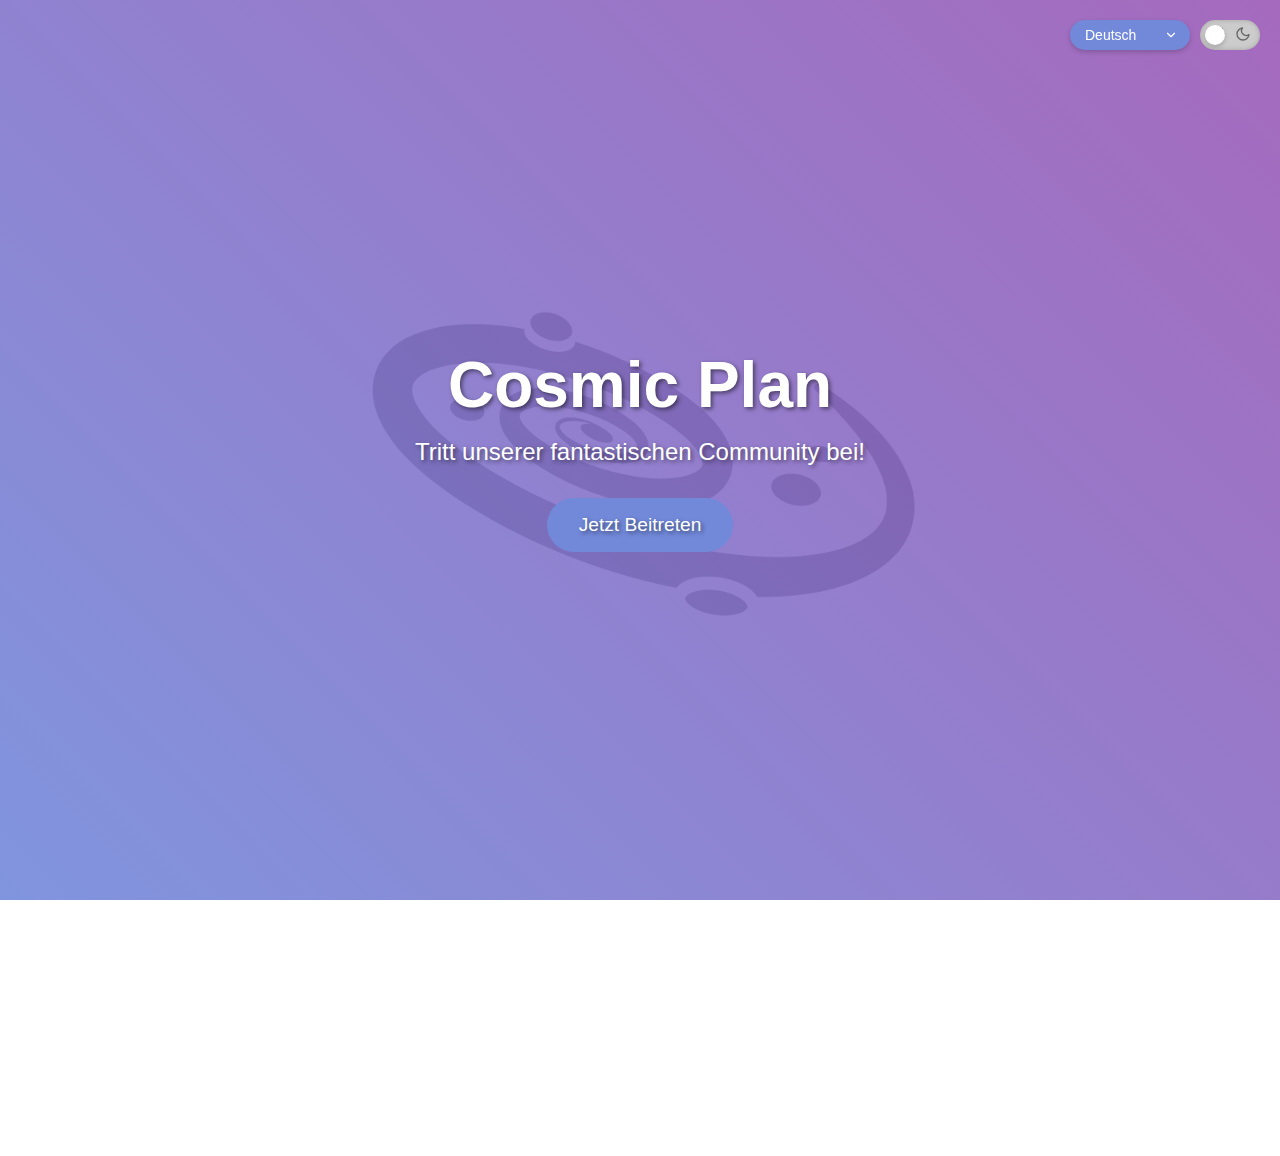
==== index.html @ 1a7002f3 "hallo" ====
<!DOCTYPE html>
<html lang="de">
<head>
    <meta charset="UTF-8">
    <meta name="viewport" content="width=device-width, initial-scale=1.0">
    <title>Cosmic Plan</title>
    <style>
        :root {
            --background: #ffffff;
            --text: #333333;
            --accent: #7289da;
            transition: all 0.3s ease;
        }

        [data-theme="dark"] {
            --background: #1a1a1a;
            --text: #ffffff;
            --accent: #5865f2;
        }

        * {
            margin: 0;
            padding: 0;
            box-sizing: border-box;
        }

        body {
            font-family: 'Segoe UI', sans-serif;
            background-color: var(--background);
            color: var(--text);
            transition: background-color 0.3s ease;
        }

        .theme-switch {
            position: fixed;
            top: 20px;
            right: 20px;
            width: 60px;
            height: 30px;
            border-radius: 15px;
            background-color: #ccc;
            cursor: pointer;
            display: flex;
            justify-content: space-between;
            align-items: center;
            padding: 5px;
            transition: all 0.3s ease;
            box-shadow: inset 0 0 5px rgba(0,0,0,0.2);
            z-index: 1000;
        }

        .switch-handle {
            position: absolute;
            left: 5px;
            width: 20px;
            height: 20px;
            background-color: white;
            border-radius: 50%;
            transition: transform 0.3s ease;
            box-shadow: 0 2px 5px rgba(0,0,0,0.2);
            z-index: 2;
        }

        .theme-switch .sun,
        .theme-switch .moon {
            z-index: 1;
            position: relative;
        }

        .theme-switch .sun {
            padding-top: 1px;
            margin-left: 4px;
            color: #333;
        }

        .theme-switch .moon {
            margin-right: 4px;
            color: #666;
        }

        [data-theme="dark"] .switch-handle {
            transform: translateX(30px);
        }

        [data-theme="dark"] .theme-switch {
            background-color: var(--accent);
        }

        [data-theme="dark"] .theme-switch .sun,
        [data-theme="dark"] .theme-switch .moon {
            color: #fff;
        }

        .theme-switch svg {
            margin-top: 1px;
            width: 16px;
            height: 16px;
            stroke: currentColor;
            stroke-width: 2;
            stroke-linecap: round;
            stroke-linejoin: round;
            fill: none;
        }

        .hero {
            height: 100vh;
            display: flex;
            align-items: center;
            justify-content: center;
            flex-direction: column;
            text-align: center;
            padding: 2rem;
            position: relative;
            overflow: hidden;
            background: none;
        }

        .hero::before {
            content: '';
            position: absolute;
            top: 0;
            left: 0;
            right: 0;
            bottom: 0;
            background: linear-gradient(45deg, var(--accent), #9b59b6);
            clip-path: polygon(0 0, 100% 0, 100% 100%, 0 100%);
            z-index: 1;
            opacity: 0.9;
        }

        .hero .logo {
            position: absolute;
            top: 50%;
            left: 50%;
            transform: translate(-50%, -50%);
            width: 600px;
            height: auto;
            object-fit: contain;
            z-index: 0;
            animation: zoomIn 1.5s ease;
        }

        .hero h1,
        .hero p,
        .hero .join-button {
            position: relative;
            z-index: 2;
            color: white;
            text-shadow: 2px 2px 4px rgba(0, 0, 0, 0.5);
        }

        .hero h1 {
            font-size: 4rem;
            margin-bottom: 1rem;
            animation: fadeInUp 1s ease;
        }

        .hero p {
            font-size: 1.5rem;
            margin-bottom: 2rem;
            animation: fadeInUp 1s ease 0.3s backwards;
        }

        .join-button {
            padding: 1rem 2rem;
            font-size: 1.2rem;
            background-color: var(--accent);
            color: white;
            border: none;
            border-radius: 30px;
            cursor: pointer;
            transition: transform 0.3s ease;
            animation: fadeInUp 1s ease 0.6s backwards;
        }

        .join-button:hover {
            transform: scale(1.1);
        }

        @keyframes fadeInUp {
            from {
                opacity: 0;
                transform: translateY(30px);
            }
            to {
                opacity: 1;
                transform: translateY(0);
            }
        }

        .features {
            padding: 4rem 2rem;
            display: grid;
            grid-template-columns: repeat(auto-fit, minmax(300px, 1fr));
            gap: 2rem;
            max-width: 1200px;
            margin: 0 auto;
        }

        .feature-card {
            text-decoration: none;
            color:white!important;
            padding: 2rem;
            border-radius: 15px;
            background-color: rgba(255, 255, 255, 0.1);
            backdrop-filter: blur(10px);
            transition: transform 0.3s ease;
        }

        .feature-card:hover {
            transform: translateY(-10px);
        }

        /* Logo im Light-Mode invertieren */
        :root:not([data-theme="dark"]) .hero .logo {
            filter: invert(0.8);
        }

        @keyframes zoomIn {
            from {
                opacity: 0;
                transform: translate(-50%, -50%) scale(0.5);
            }
            to {
                opacity: 1;
                transform: translate(-50%, -50%) scale(1);
            }
        }

        .language-selector {
            position: fixed !important;
            top: 20px !important;
            right: 90px !important;
            z-index: 1000 !important;
            width: 120px !important;
        }

        .language-selector select {
            width: 100% !important;
            padding: 8px 35px 8px 15px !important;
            font-size: 14px !important;
            border: none !important;
            border-radius: 30px !important;
            background-color: var(--accent) !important;
            color: white !important;
            cursor: pointer !important;
            appearance: none !important;
            -webkit-appearance: none !important;
            -moz-appearance: none !important;
            box-shadow: 0 2px 5px rgba(0,0,0,0.2) !important;
            transition: all 0.3s ease !important;
            height: 30px !important;
            line-height: 1 !important;
            position: relative !important;
            outline: none !important;
        }

        /* Styling für das geöffnete Dropdown */
        .language-selector.active select {
            border-radius: 15px !important;
        }

        /* Styling für die Dropdown-Optionen */
        .language-selector select option {
            background-color: var(--accent) !important;
            color: white !important;
            padding: 15px !important;
            font-size: 14px !important;
            cursor: pointer !important;
            border-radius: 15px !important;
        }

        /* Container für die Optionen */
        .language-selector select optgroup {
            background-color: var(--accent) !important;
            border-radius: 15px !important;
            margin-top: 5px !important;
        }

        /* Hover-Effekt für die Optionen */
        .language-selector select option:hover {
            background-color: rgba(255, 255, 255, 0.1) !important;
        }

        /* Ausgewählte Option */
        .language-selector select option:checked {
            background-color: rgba(255, 255, 255, 0.2) !important;
        }

        .language-selector::after {
            content: '' !important;
            position: absolute !important;
            right: 12px !important;
            top: 50% !important;
            width: 14px !important;
            height: 14px !important;
            background-image: url("data:image/svg+xml;charset=UTF-8,%3csvg xmlns='http://www.w3.org/2000/svg' viewBox='0 0 24 24' fill='none' stroke='white' stroke-width='2' stroke-linecap='round' stroke-linejoin='round'%3e%3cpolyline points='6 9 12 15 18 9'%3e%3c/polyline%3e%3c/svg%3e") !important;
            background-repeat: no-repeat !important;
            background-size: contain !important;
            transform: translateY(-50%) !important;
            transition: transform 0.3s ease !important;
            pointer-events: none !important;
        }

        .language-selector select:focus {
            outline: none !important;
            box-shadow: 0 4px 15px rgba(0,0,0,0.2) !important;
        }

        .language-selector select:focus + .language-selector::after,
        .language-selector:focus-within::after {
            transform: translateY(-50%) rotate(180deg) !important;
        }

        .language-selector select option {
            background-color: var(--accent) !important;
            color: white !important;
            padding: 15px !important;
            font-size: 14px !important;
            cursor: pointer !important;
            border-radius: 15px !important;
        }

        .language-selector select option:hover {
            background-color: rgba(255, 255, 255, 0.1) !important;
        }

        .language-selector select option:checked {
            background-color: rgba(255, 255, 255, 0.2) !important;
        }

        .language-options {
            position: absolute !important;
            top: 100% !important;
            left: 0 !important;
            right: 0 !important;
            background-color: #1a1a1a !important;
            border-radius: 15px !important;
            margin-top: 10px !important;
            padding: 8px 0 !important;
            box-shadow: 0 4px 15px rgba(0,0,0,0.2) !important;
            opacity: 0 !important;
            visibility: hidden !important;
            transform: translateY(-10px) !important;
            transition: all 0.3s ease !important;
        }

        .language-option {
            padding: 8px 15px !important;
            color: white !important;
            cursor: pointer !important;
            transition: all 0.3s ease !important;
            opacity: 0 !important;
            transform: translateY(-10px) !important;
        }

        .language-option:hover {
            background-color: var(--accent) !important;
        }

        .language-selector.active .language-options {
            opacity: 1 !important;
            visibility: visible !important;
            transform: translateY(0) !important;
        }

        .language-selector.active .selected-language::after {
            transform: translateY(-50%) rotate(180deg) !important;
        }

        .language-selector.active .language-option {
            animation: slideIn 0.3s ease forwards !important;
        }

        @keyframes slideIn {
            to {
                opacity: 1 !important;
                transform: translateY(0) !important;
            }
        }
    </style>
</head>
<body>
    <div class="galaxy-background">
        <div class="stars"></div>
        <div class="galaxy"></div>
        <div class="nebula"></div>
    </div>

    <div class="language-selector">
        <select id="languageSelect" onchange="changeLanguage(this.value)">
            <option value="de">Deutsch</option>
            <option value="en">English</option>
            <option value="es">Español</option>
            <option value="fr">Français</option>
            <option value="it">Italiano</option>
            <option value="nl">Nederlands</option>
            <option value="pl">Polski</option>
            <option value="pt">Português</option>
            <option value="ru">Русский</option>
            <option value="tr">Türkçe</option>
        </select>
    </div>

    <section class="hero">
        <img src="Cosmic Plan Logo.png" alt="Cosmic Plan Logo" class="logo">
        <h1>Cosmic Plan</h1>
        <p>Tritt unserer fantastischen Community bei!</p>
        <button class="join-button" onclick="window.location.href='https://discord.gg/jFa5u3W8k2'">Jetzt Beitreten</button>
    </section>

    <section class="features">
        <a href="community.html" class="feature-card">
            <div>
                <h2>Aktive Community</h2>
                <p>Werde Teil einer lebendigen und freundlichen Community!</p>
            </div>
        </a>
        <a href="events.html" class="feature-card">
            <div>
                <h2>Events</h2>
                <p>Regelmäßige Events und Aktivitäten für alle Mitglieder.</p>
            </div>
        </a>
        <a href="gaming.html" class="feature-card">
            <div>
                <h2>Gaming</h2>
                <p>Finde Mitspieler für deine Lieblingsspiele.</p>
            </div>
        </a>
    </section>
    <div class="theme-switch" onclick="toggleTheme()">
        <div class="sun">
            <svg xmlns="http://www.w3.org/2000/svg" viewBox="0 0 24 24">
                <circle cx="12" cy="12" r="5"/>
                <line x1="12" y1="1" x2="12" y2="3"/>
                <line x1="12" y1="21" x2="12" y2="23"/>
                <line x1="4.22" y1="4.22" x2="5.64" y2="5.64"/>
                <line x1="18.36" y1="18.36" x2="19.78" y2="19.78"/>
                <line x1="1" y1="12" x2="3" y2="12"/>
                <line x1="21" y1="12" x2="23" y2="12"/>
                <line x1="4.22" y1="19.78" x2="5.64" y2="18.36"/>
                <line x1="18.36" y1="5.64" x2="19.78" y2="4.22"/>
            </svg>
        </div>
        <div class="switch-handle"></div>
        <div class="moon">
            <svg xmlns="http://www.w3.org/2000/svg" viewBox="0 0 24 24">
                <path d="M21 12.79A9 9 0 1 1 11.21 3 7 7 0 0 0 21 12.79z"/>
            </svg>
        </div>
    </div>
    <script>
        // Beim Laden der Seite den gespeicherten Theme-Modus wiederherstellen
        document.addEventListener('DOMContentLoaded', function() {
            const savedTheme = localStorage.getItem('theme');
            if (savedTheme === 'dark') {
                document.documentElement.setAttribute('data-theme', 'dark');
            }
        });

        function toggleTheme() {
            const body = document.documentElement;
            
            if (body.getAttribute('data-theme') === 'dark') {
                body.removeAttribute('data-theme');
                localStorage.setItem('theme', 'light');
            } else {
                body.setAttribute('data-theme', 'dark');
                localStorage.setItem('theme', 'dark');
            }
        }
    </script>
    <script>
        function changeLanguage(lang) {
            const translations = {
                de: {
                    title: "Cosmic Plan",
                    subtitle: "Tritt unserer fantastischen Community bei!",
                    joinButton: "Jetzt Beitreten",
                    feature1Title: "Aktive Community",
                    feature1Text: "Werde Teil einer lebendigen und freundlichen Community!",
                    feature2Title: "Events",
                    feature2Text: "Regelmäßige Events und Aktivitäten für alle Mitglieder.",
                    feature3Title: "Gaming",
                    feature3Text: "Finde Mitspieler für deine Lieblingsspiele."
                },
                en: {
                    title: "Cosmic Plan",
                    subtitle: "Join our fantastic community!",
                    joinButton: "Join Now",
                    feature1Title: "Active Community",
                    feature1Text: "Become part of a vibrant and friendly community!",
                    feature2Title: "Events",
                    feature2Text: "Regular events and activities for all members.",
                    feature3Title: "Gaming",
                    feature3Text: "Find players for your favorite games."
                },
                es: {
                    title: "Cosmic Plan",
                    subtitle: "¡Únete a nuestra fantástica comunidad!",
                    joinButton: "Únete Ahora",
                    feature1Title: "Comunidad Activa",
                    feature1Text: "¡Sé parte de una comunidad vibrante y amigable!",
                    feature2Title: "Eventos",
                    feature2Text: "Eventos y actividades regulares para todos los miembros.",
                    feature3Title: "Juegos",
                    feature3Text: "Encuentra jugadores para tus juegos favoritos."
                },
                fr: {
                    title: "Cosmic Plan",
                    subtitle: "Rejoignez notre fantastique communauté !",
                    joinButton: "Rejoindre",
                    feature1Title: "Communauté Active",
                    feature1Text: "Faites partie d'une communauté dynamique et amicale !",
                    feature2Title: "Événements",
                    feature2Text: "Événements et activités réguliers pour tous les membres.",
                    feature3Title: "Jeux",
                    feature3Text: "Trouvez des joueurs pour vos jeux préférés."
                },
                it: {
                    title: "Cosmic Plan",
                    subtitle: "Unisciti alla nostra fantastica community!",
                    joinButton: "Unisciti Ora",
                    feature1Title: "Community Attiva",
                    feature1Text: "Diventa parte di una community vivace e amichevole!",
                    feature2Title: "Eventi",
                    feature2Text: "Eventi e attività regolari per tutti i membri.",
                    feature3Title: "Giochi",
                    feature3Text: "Trova giocatori per i tuoi giochi preferiti."
                },
                nl: {
                    title: "Cosmic Plan",
                    subtitle: "Word lid van onze fantastische community!",
                    joinButton: "Nu Lid Worden",
                    feature1Title: "Actieve Community",
                    feature1Text: "Word deel van een levendige en vriendelijke community!",
                    feature2Title: "Evenementen",
                    feature2Text: "Regelmatige evenementen en activiteiten voor alle leden.",
                    feature3Title: "Gaming",
                    feature3Text: "Vind spelers voor je favoriete games."
                },
                pl: {
                    title: "Cosmic Plan",
                    subtitle: "Dołącz do naszej fantastycznej społeczności!",
                    joinButton: "Dołącz Teraz",
                    feature1Title: "Aktywna Społeczność",
                    feature1Text: "Stań się częścią żywej i przyjaznej społeczności!",
                    feature2Title: "Wydarzenia",
                    feature2Text: "Regularne wydarzenia i aktywności dla wszystkich członków.",
                    feature3Title: "Gry",
                    feature3Text: "Znajdź graczy do swoich ulubionych gier."
                },
                pt: {
                    title: "Cosmic Plan",
                    subtitle: "Junte-se à nossa fantástica comunidade!",
                    joinButton: "Juntar-se Agora",
                    feature1Title: "Comunidade Ativa",
                    feature1Text: "Torne-se parte de uma comunidade vibrante e amigável!",
                    feature2Title: "Eventos",
                    feature2Text: "Eventos e atividades regulares para todos os membros.",
                    feature3Title: "Jogos",
                    feature3Text: "Encontre jogadores para seus jogos favoritos."
                },
                ru: {
                    title: "Cosmic Plan",
                    subtitle: "Присоединяйтесь к нашему фантастическому сообществу!",
                    joinButton: "Присоединиться",
                    feature1Title: "Активное Сообщество",
                    feature1Text: "Станьте частью живого и дружелюбного сообщества!",
                    feature2Title: "События",
                    feature2Text: "Регулярные события и мероприятия для всех участников.",
                    feature3Title: "Игры",
                    feature3Text: "Найдите игроков для ваших любимых игр."
                },
                tr: {
                    title: "Cosmic Plan",
                    subtitle: "Harika topluluğumuza katılın!",
                    joinButton: "Şimdi Katıl",
                    feature1Title: "Aktif Topluluk",
                    feature1Text: "Canlı ve dostça bir topluluğun parçası olun!",
                    feature2Title: "Etkinlikler",
                    feature2Text: "Tüm üyeler için düzenli etkinlikler ve aktiviteler.",
                    feature3Title: "Oyunlar",
                    feature3Text: "Favori oyunlarınız için oyuncular bulun."
                }
            };

            // Texte aktualisieren
            const texts = translations[lang];
            document.querySelector('.hero h1').textContent = texts.title;
            document.querySelector('.hero p').textContent = texts.subtitle;
            document.querySelector('.join-button').textContent = texts.joinButton;
            
            // Feature Cards aktualisieren
            const features = document.querySelectorAll('.feature-card');
            features[0].querySelector('h2').textContent = texts.feature1Title;
            features[0].querySelector('p').textContent = texts.feature1Text;
            features[1].querySelector('h2').textContent = texts.feature2Title;
            features[1].querySelector('p').textContent = texts.feature2Text;
            features[2].querySelector('h2').textContent = texts.feature3Title;
            features[2].querySelector('p').textContent = texts.feature3Text;

            // Sprache im localStorage speichern
            localStorage.setItem('selectedLanguage', lang);
        }

        // Beim Laden der Seite die gespeicherte Sprache wiederherstellen
        document.addEventListener('DOMContentLoaded', function() {
            const savedLanguage = localStorage.getItem('selectedLanguage');
            if (savedLanguage) {
                document.getElementById('languageSelect').value = savedLanguage;
                changeLanguage(savedLanguage);
            }
        });
    </script>
    <script>
        document.addEventListener('DOMContentLoaded', function() {
            const languageSelector = document.querySelector('.language-selector');
            const select = languageSelector.querySelector('select');
            let isOpen = false;

            // Öffnen und Schließen des Menüs
            select.addEventListener('click', function(e) {
                if (!isOpen) {
                    languageSelector.classList.add('active');
                    isOpen = true;
                } else {
                    languageSelector.classList.remove('active');
                    isOpen = false;
                    document.activeElement.blur();
                }
            });

            // Sprache ändern wenn Option ausgewählt
            select.addEventListener('change', function(e) {
                languageSelector.classList.remove('active');
                isOpen = false;
                changeLanguage(this.value);
            });

            // Schließen wenn außerhalb geklickt wird
            document.addEventListener('click', function(e) {
                if (!languageSelector.contains(e.target)) {
                    languageSelector.classList.remove('active');
                    isOpen = false;
                }
            });

            // Beim Laden der Seite die gespeicherte Sprache wiederherstellen
            const savedLanguage = localStorage.getItem('selectedLanguage');
            if (savedLanguage) {
                select.value = savedLanguage;
                changeLanguage(savedLanguage);
            }
        });
    </script>
    <script>
        function toggleDropdown() {
            const selector = document.querySelector('.language-selector');
            selector.classList.toggle('active');
        }

        function selectLanguage(lang, label) {
            document.getElementById('currentLanguage').textContent = label;
            toggleDropdown();
            changeLanguage(lang);
        }

        // Schließen des Dropdowns wenn außerhalb geklickt wird
        document.addEventListener('click', function(e) {
            const selector = document.querySelector('.language-selector');
            if (!selector.contains(e.target)) {
                selector.classList.remove('active');
            }
        });
    </script>
</body>
</html>
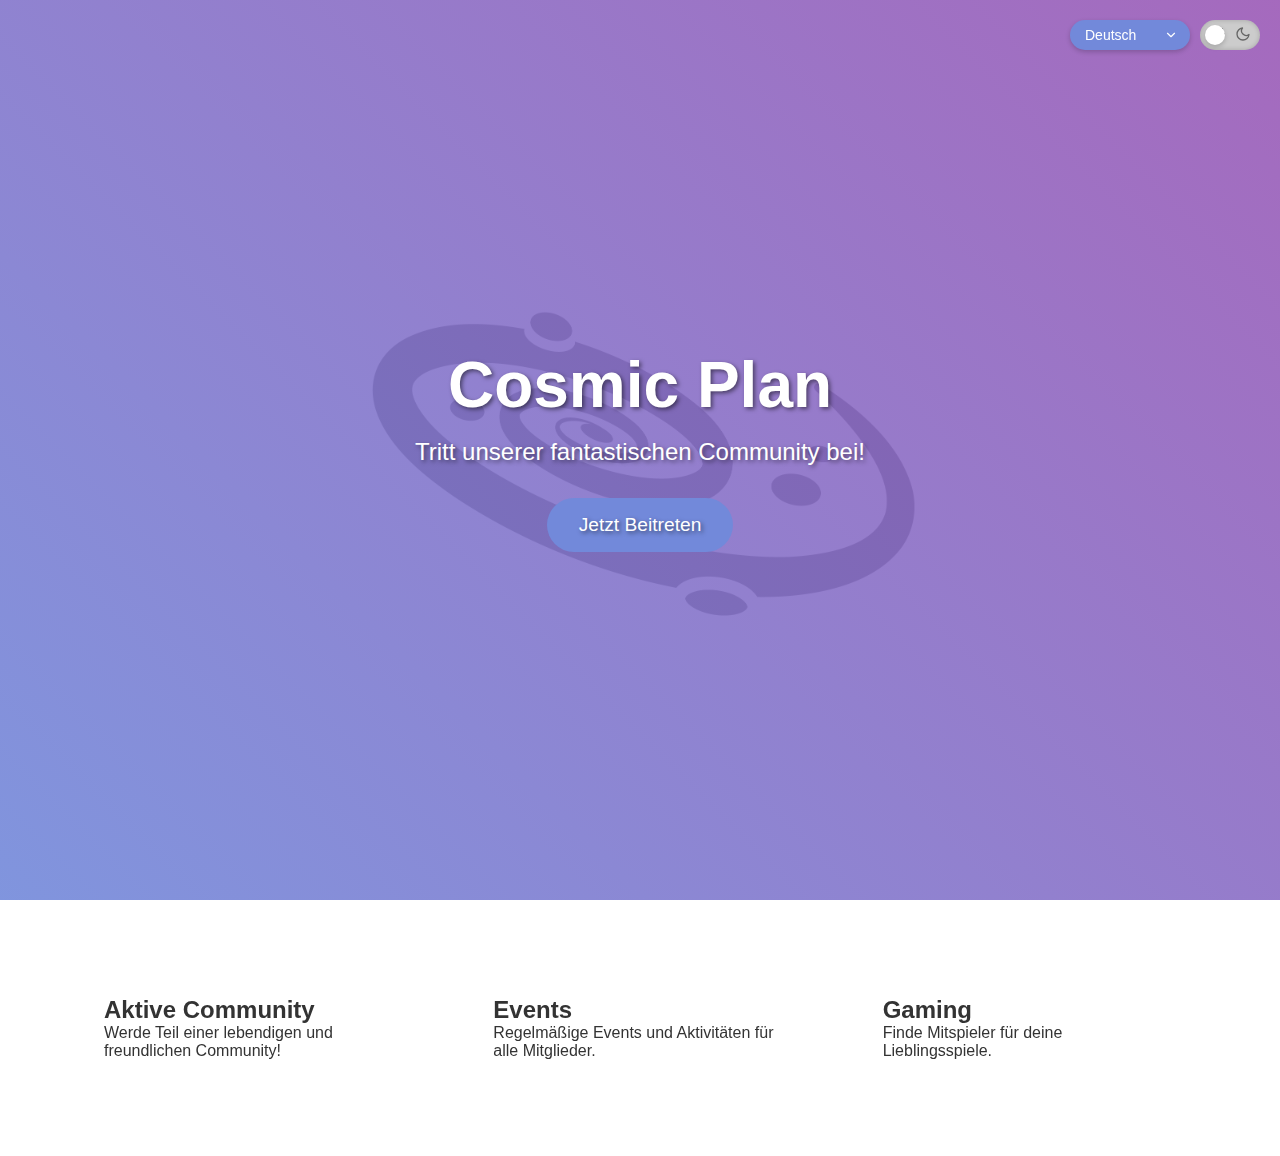
==== commit 3d9e63bd: "text fixed" ====
--- a/index.html
+++ b/index.html
@@ -199,7 +199,7 @@
 
         .feature-card {
             text-decoration: none;
-            color:white!important;
+            color:var(--text);
             padding: 2rem;
             border-radius: 15px;
             background-color: rgba(255, 255, 255, 0.1);
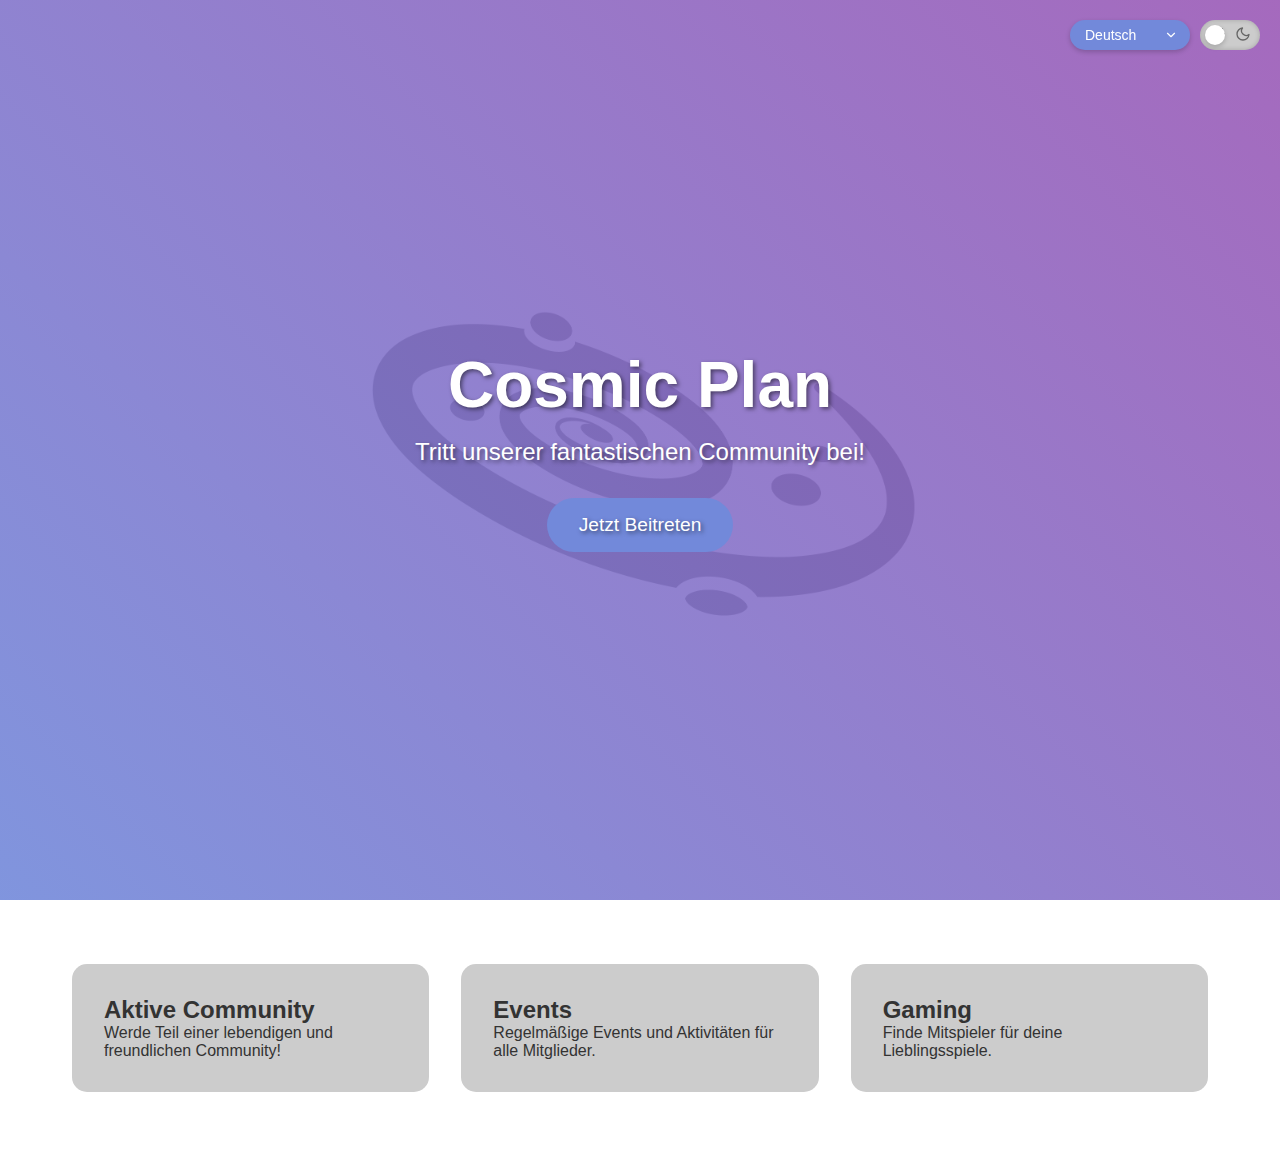
==== commit c1b16886: "added background" ====
--- a/index.html
+++ b/index.html
@@ -4,6 +4,7 @@
     <meta charset="UTF-8">
     <meta name="viewport" content="width=device-width, initial-scale=1.0">
     <title>Cosmic Plan</title>
+    <link rel="icon" type="image/x-icon" href="favicon.ico">
     <style>
         :root {
             --background: #ffffff;
@@ -206,6 +207,11 @@
             backdrop-filter: blur(10px);
             transition: transform 0.3s ease;
         }
+
+        :root:not([data-theme="dark"]) .feature-card {
+            background-color: #ccc;
+        }
+
 
         .feature-card:hover {
             transform: translateY(-10px);
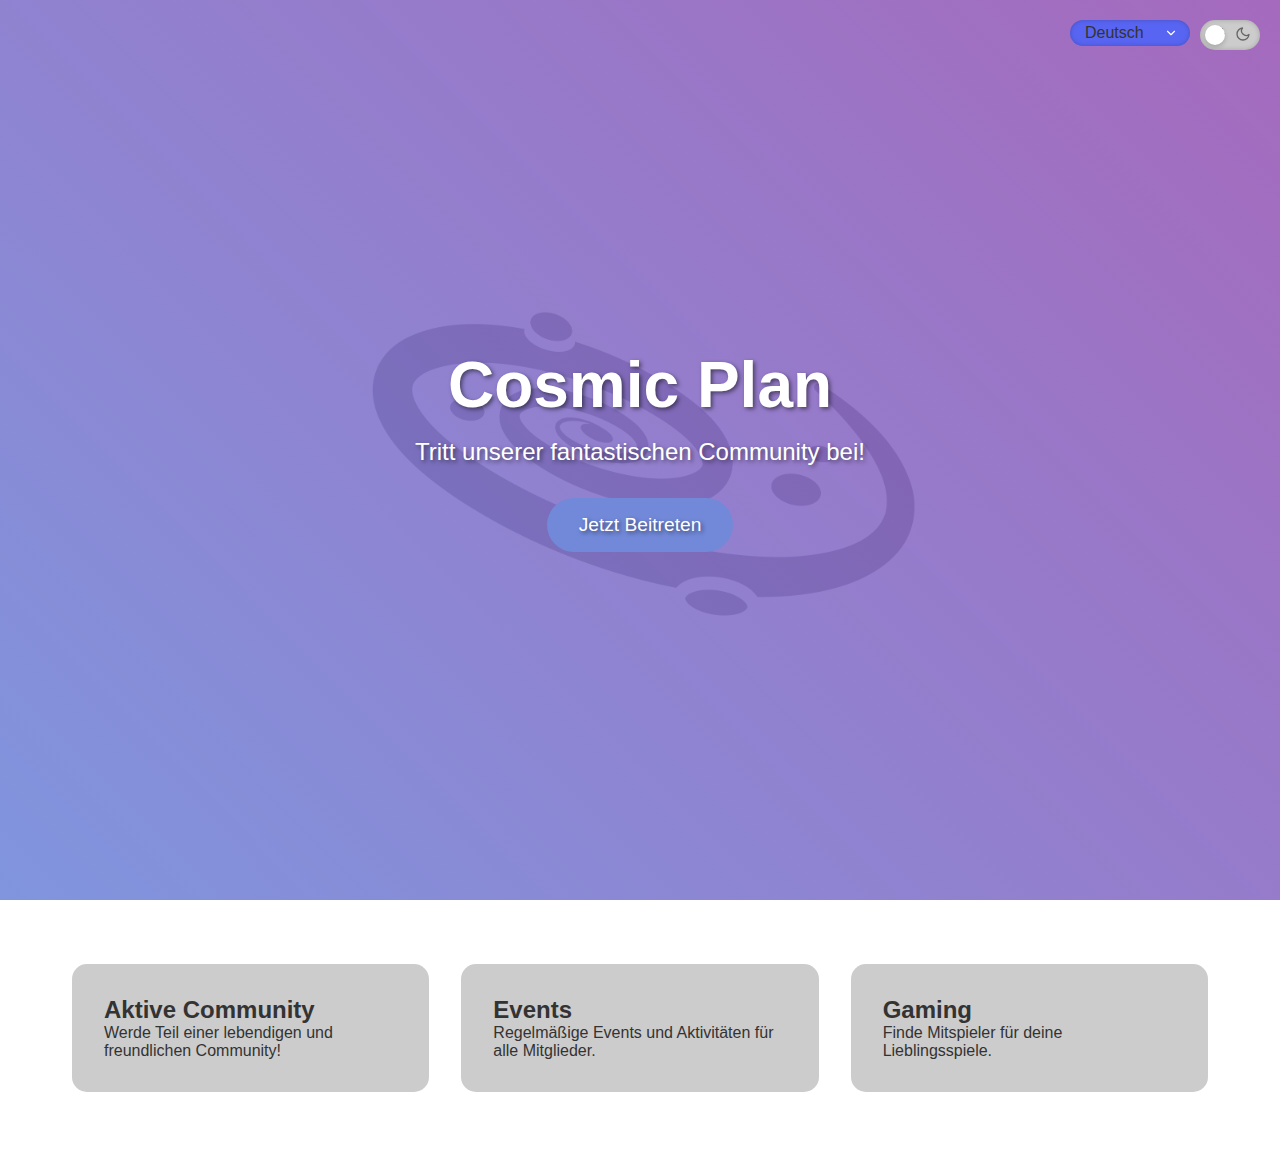
==== commit 1d06886a: "fixed language selector" ====
--- a/index.html
+++ b/index.html
@@ -234,11 +234,17 @@
         }
 
         .language-selector {
+            background-color: #5865f2 !important;
+            padding: 4px 35px 4px 15px !important;
+            border-radius: 30px !important;
+            box-shadow: inset 0 0 5px rgba(0,0,0,0.2);
             position: fixed !important;
             top: 20px !important;
             right: 90px !important;
             z-index: 1000 !important;
             width: 120px !important;
+            cursor: pointer !important;
+
         }
 
         .language-selector select {
@@ -268,7 +274,6 @@
 
         /* Styling für die Dropdown-Optionen */
         .language-selector select option {
-            background-color: var(--accent) !important;
             color: white !important;
             padding: 15px !important;
             font-size: 14px !important;
@@ -340,12 +345,12 @@
             top: 100% !important;
             left: 0 !important;
             right: 0 !important;
-            background-color: #1a1a1a !important;
+            background-color: #5865f2 !important;
             border-radius: 15px !important;
             margin-top: 10px !important;
             padding: 8px 0 !important;
+            opacity: 0 !important;
             box-shadow: 0 4px 15px rgba(0,0,0,0.2) !important;
-            opacity: 0 !important;
             visibility: hidden !important;
             transform: translateY(-10px) !important;
             transition: all 0.3s ease !important;
@@ -356,12 +361,11 @@
             color: white !important;
             cursor: pointer !important;
             transition: all 0.3s ease !important;
-            opacity: 0 !important;
             transform: translateY(-10px) !important;
+            border-radius: 15px !important;
         }
 
         .language-option:hover {
-            background-color: var(--accent) !important;
         }
 
         .language-selector.active .language-options {
@@ -393,19 +397,23 @@
         <div class="nebula"></div>
     </div>
 
-    <div class="language-selector">
-        <select id="languageSelect" onchange="changeLanguage(this.value)">
-            <option value="de">Deutsch</option>
-            <option value="en">English</option>
-            <option value="es">Español</option>
-            <option value="fr">Français</option>
-            <option value="it">Italiano</option>
-            <option value="nl">Nederlands</option>
-            <option value="pl">Polski</option>
-            <option value="pt">Português</option>
-            <option value="ru">Русский</option>
-            <option value="tr">Türkçe</option>
-        </select>
+    <div class="language-selector" onclick="toggleDropdown()">
+        <div class="selected-language">
+            <span id="currentLanguage">Deutsch</span>
+            <div class="arrow"></div>
+        </div>
+        <div class="language-options">
+            <div class="language-option" onclick="selectLanguage('de', 'Deutsch')">Deutsch</div>
+            <div class="language-option" onclick="selectLanguage('en', 'English')">English</div>
+            <div class="language-option" onclick="selectLanguage('es', 'Español')">Español</div>
+            <div class="language-option" onclick="selectLanguage('fr', 'Français')">Français</div>
+            <div class="language-option" onclick="selectLanguage('it', 'Italiano')">Italiano</div>
+            <div class="language-option" onclick="selectLanguage('nl', 'Nederlands')">Nederlands</div>
+            <div class="language-option" onclick="selectLanguage('pl', 'Polski')">Polski</div>
+            <div class="language-option" onclick="selectLanguage('pt', 'Português')">Português</div>
+            <div class="language-option" onclick="selectLanguage('ru', 'Русский')">Русский</div>
+            <div class="language-option" onclick="selectLanguage('tr', 'Türkçe')">Türkçe</div>
+        </div>
     </div>
 
     <section class="hero">
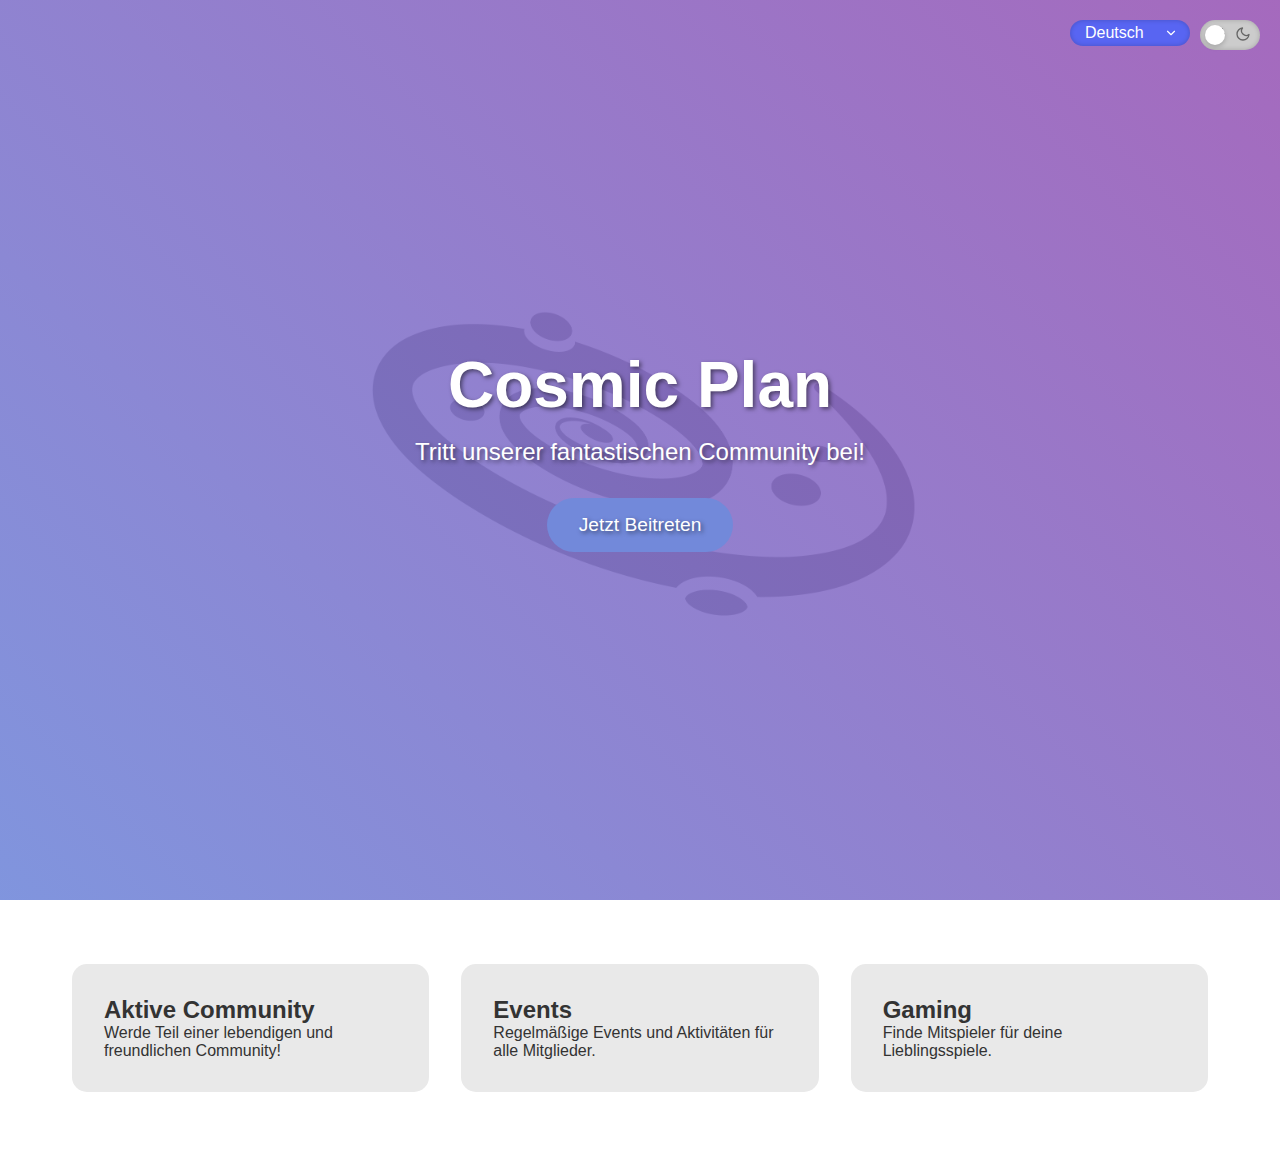
==== commit 01b3928d: "fixed drop down arrow" ====
--- a/index.html
+++ b/index.html
@@ -26,6 +26,7 @@
         }
 
         body {
+            user-select: none;
             font-family: 'Segoe UI', sans-serif;
             background-color: var(--background);
             color: var(--text);
@@ -209,7 +210,7 @@
         }
 
         :root:not([data-theme="dark"]) .feature-card {
-            background-color: #ccc;
+            background-color: #e9e9e9;
         }
 
 
@@ -234,6 +235,7 @@
         }
 
         .language-selector {
+            color: white !important;
             background-color: #5865f2 !important;
             padding: 4px 35px 4px 15px !important;
             border-radius: 30px !important;
@@ -313,6 +315,10 @@
             pointer-events: none !important;
         }
 
+        .language-selector.active::after {
+            transform: translateY(-50%) rotate(180deg) !important;
+        }
+
         .language-selector select:focus {
             outline: none !important;
             box-shadow: 0 4px 15px rgba(0,0,0,0.2) !important;
@@ -363,9 +369,6 @@
             transition: all 0.3s ease !important;
             transform: translateY(-10px) !important;
             border-radius: 15px !important;
-        }
-
-        .language-option:hover {
         }
 
         .language-selector.active .language-options {
@@ -424,24 +427,24 @@
     </section>
 
     <section class="features">
-        <a href="community.html" class="feature-card">
+        <span class="feature-card">
             <div>
                 <h2>Aktive Community</h2>
                 <p>Werde Teil einer lebendigen und freundlichen Community!</p>
             </div>
-        </a>
-        <a href="events.html" class="feature-card">
+        </span>
+        <span class="feature-card">
             <div>
                 <h2>Events</h2>
                 <p>Regelmäßige Events und Aktivitäten für alle Mitglieder.</p>
             </div>
-        </a>
-        <a href="gaming.html" class="feature-card">
+        </span>
+        <span class="feature-card">
             <div>
                 <h2>Gaming</h2>
                 <p>Finde Mitspieler für deine Lieblingsspiele.</p>
             </div>
-        </a>
+        </span>
     </section>
     <div class="theme-switch" onclick="toggleTheme()">
         <div class="sun">
